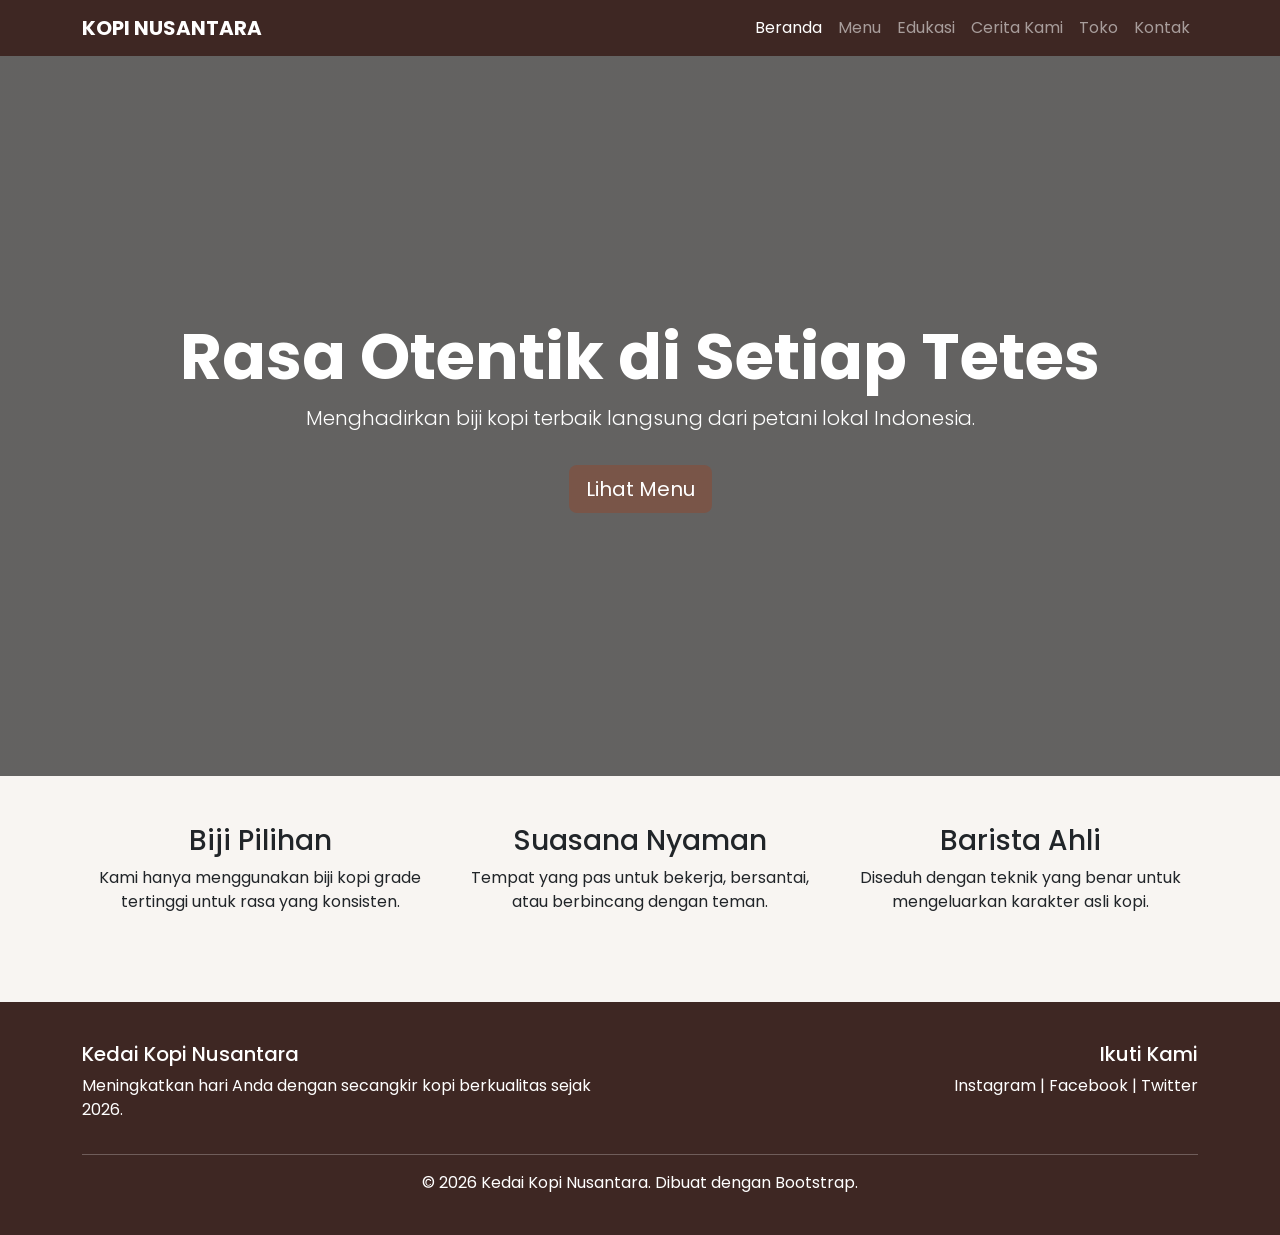
==== index.html @ 6b022edf "first commit" ====
<!DOCTYPE html>
<html lang="id">
<head>
    <meta charset="UTF-8">
    <meta name="viewport" content="width=device-width, initial-scale=1.0">
    <title>Kedai Kopi Nusantara - Home</title>
    <link href="https://cdn.jsdelivr.net/npm/bootstrap@5.3.0/dist/css/bootstrap.min.css" rel="stylesheet">
    <link href="https://fonts.googleapis.com/css2?family=Poppins:wght@300;400;600&display=swap" rel="stylesheet">
    <style>
        body { font-family: 'Poppins', sans-serif; background-color: #f8f5f2; }
        .navbar { background-color: #3e2723; }
        .hero-section {
            background: linear-gradient(rgba(0,0,0,0.6), rgba(0,0,0,0.6)), url('https://images.unsplash.com/photo-1495474472287-4d71bcdd2085?ixlib=rb-1.2.1&auto=format&fit=crop&w=1350&q=80');
            background-size: cover;
            height: 80vh;
            display: flex;
            align-items: center;
            color: white;
        }
        .footer { background-color: #3e2723; color: white; padding: 40px 0; }
        .btn-coffee { background-color: #795548; color: white; }
        .btn-coffee:hover { background-color: #5d4037; color: white; }
    </style>
</head>
<body>

    <nav class="navbar navbar-expand-lg navbar-dark sticky-top">
        <div class="container">
            <a class="navbar-brand fw-bold" href="index.html">KOPI NUSANTARA</a>
            <button class="navbar-toggler" type="button" data-bs-toggle="collapse" data-bs-target="#navbarNav">
                <span class="navbar-toggler-icon"></span>
            </button>
            <div class="collapse navbar-collapse" id="navbarNav">
                <ul class="navbar-nav ms-auto">
                    <li class="nav-item"><a class="nav-link active" href="index.html">Beranda</a></li>
                    <li class="nav-item"><a class="nav-link" href="menu.html">Menu</a></li>
                    <li class="nav-item"><a class="nav-link" href="edukasi.html">Edukasi</a></li>
                    <li class="nav-item"><a class="nav-link" href="cerita.html">Cerita Kami</a></li>
                    <li class="nav-item"><a class="nav-link" href="toko.html">Toko</a></li>
                    <li class="nav-item"><a class="nav-link" href="kontak.html">Kontak</a></li>
                </ul>
            </div>
        </div>
    </nav>

    <header class="hero-section text-center">
        <div class="container">
            <h1 class="display-3 fw-bold">Rasa Otentik di Setiap Tetes</h1>
            <p class="lead">Menghadirkan biji kopi terbaik langsung dari petani lokal Indonesia.</p>
            <a href="menu.html" class="btn btn-coffee btn-lg mt-3">Lihat Menu</a>
        </div>
    </header>

    <section class="py-5">
        <div class="container text-center">
            <div class="row">
                <div class="col-md-4 mb-4">
                    <h3>Biji Pilihan</h3>
                    <p>Kami hanya menggunakan biji kopi grade tertinggi untuk rasa yang konsisten.</p>
                </div>
                <div class="col-md-4 mb-4">
                    <h3>Suasana Nyaman</h3>
                    <p>Tempat yang pas untuk bekerja, bersantai, atau berbincang dengan teman.</p>
                </div>
                <div class="col-md-4 mb-4">
                    <h3>Barista Ahli</h3>
                    <p>Diseduh dengan teknik yang benar untuk mengeluarkan karakter asli kopi.</p>
                </div>
            </div>
        </div>
    </section>

    <footer class="footer mt-auto">
        <div class="container">
            <div class="row">
                <div class="col-md-6">
                    <h5>Kedai Kopi Nusantara</h5>
                    <p>Meningkatkan hari Anda dengan secangkir kopi berkualitas sejak 2026.</p>
                </div>
                <div class="col-md-6 text-md-end">
                    <h5>Ikuti Kami</h5>
                    <p>Instagram | Facebook | Twitter</p>
                </div>
            </div>
            <hr>
            <p class="text-center mb-0">&copy; 2026 Kedai Kopi Nusantara. Dibuat dengan Bootstrap.</p>
        </div>
    </footer>

    <script src="https://cdn.jsdelivr.net/npm/bootstrap@5.3.0/dist/js/bootstrap.bundle.min.js"></script>
</body>
</html>
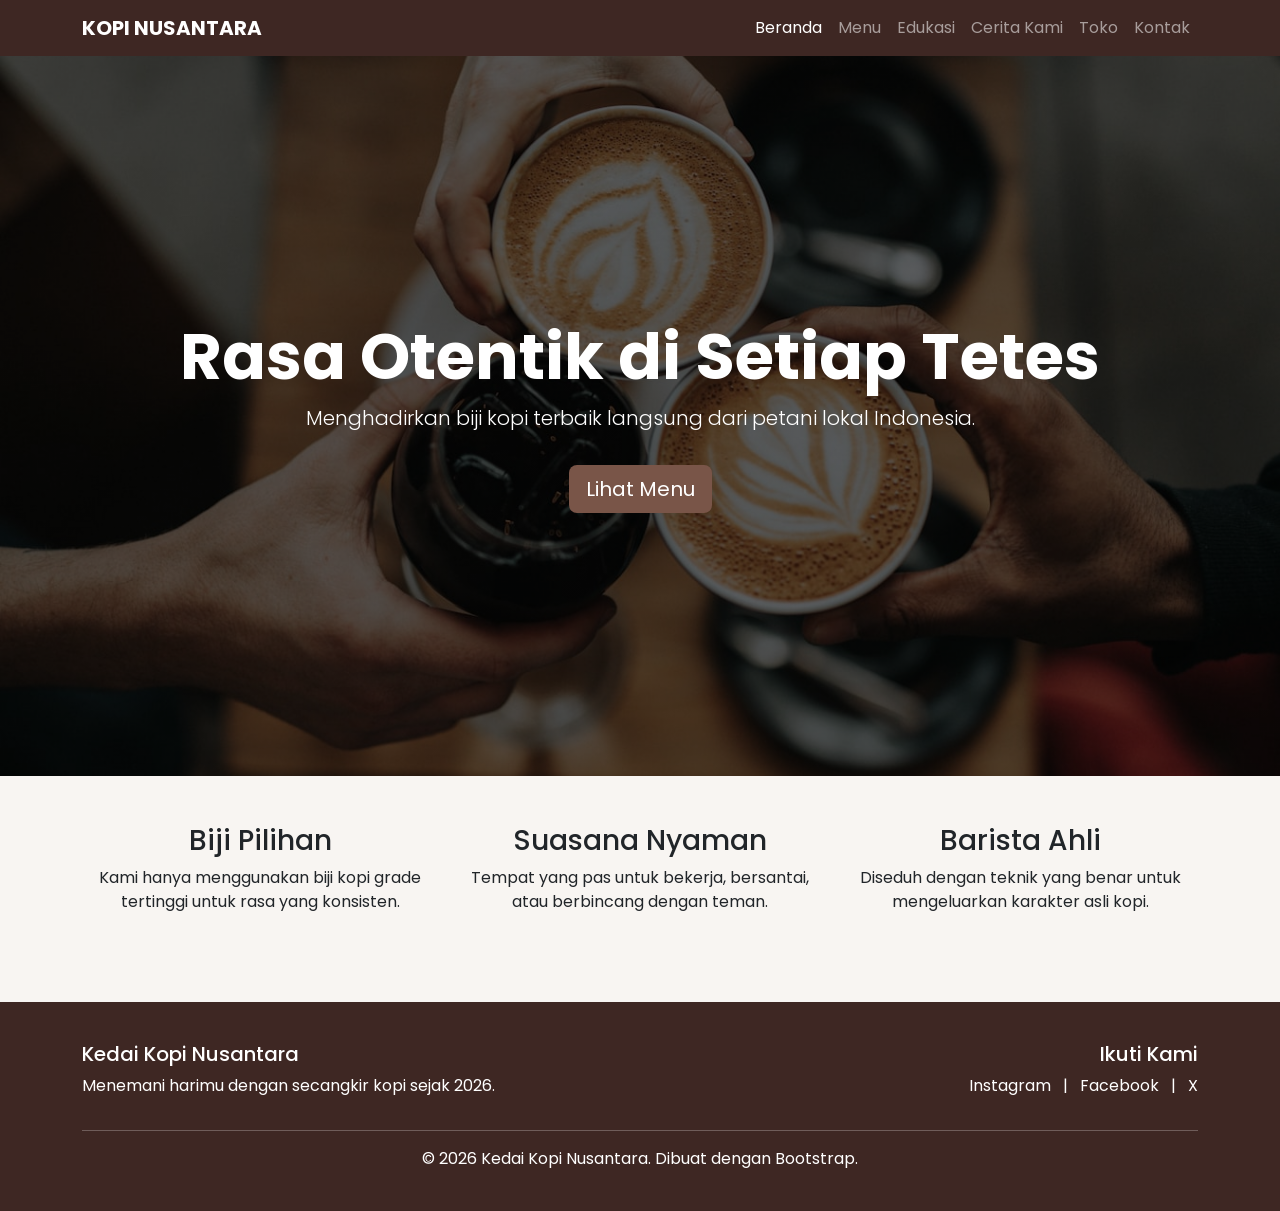
==== commit 403ed8f8: "Add new assets and update HTML files with CSS links and image sources" ====
--- a/index.html
+++ b/index.html
@@ -6,21 +6,7 @@
     <title>Kedai Kopi Nusantara - Home</title>
     <link href="https://cdn.jsdelivr.net/npm/bootstrap@5.3.0/dist/css/bootstrap.min.css" rel="stylesheet">
     <link href="https://fonts.googleapis.com/css2?family=Poppins:wght@300;400;600&display=swap" rel="stylesheet">
-    <style>
-        body { font-family: 'Poppins', sans-serif; background-color: #f8f5f2; }
-        .navbar { background-color: #3e2723; }
-        .hero-section {
-            background: linear-gradient(rgba(0,0,0,0.6), rgba(0,0,0,0.6)), url('https://images.unsplash.com/photo-1495474472287-4d71bcdd2085?ixlib=rb-1.2.1&auto=format&fit=crop&w=1350&q=80');
-            background-size: cover;
-            height: 80vh;
-            display: flex;
-            align-items: center;
-            color: white;
-        }
-        .footer { background-color: #3e2723; color: white; padding: 40px 0; }
-        .btn-coffee { background-color: #795548; color: white; }
-        .btn-coffee:hover { background-color: #5d4037; color: white; }
-    </style>
+    <link rel="stylesheet" href="style/index.css">
 </head>
 <body>
 
@@ -75,15 +61,19 @@
             <div class="row">
                 <div class="col-md-6">
                     <h5>Kedai Kopi Nusantara</h5>
-                    <p>Meningkatkan hari Anda dengan secangkir kopi berkualitas sejak 2026.</p>
+                    <p>Menemani harimu dengan secangkir kopi sejak 2026.</p>
                 </div>
                 <div class="col-md-6 text-md-end">
                     <h5>Ikuti Kami</h5>
-                    <p>Instagram | Facebook | Twitter</p>
+                    <p>
+                        <a href="https://instagram.com/" target="_blank" class="text-white text-decoration-none me-2">Instagram</a> | 
+                        <a href="https://facebook.com/" target="_blank" class="text-white text-decoration-none me-2 ms-2">Facebook</a> | 
+                        <a href="https://x.com/" target="_blank" class="text-white text-decoration-none ms-2">X</a>
+                    </p>
                 </div>
             </div>
             <hr>
-            <p class="text-center mb-0">&copy; 2026 Kedai Kopi Nusantara. Dibuat dengan Bootstrap.</p>
+            <p class="text-center mb-0">© 2026 Kedai Kopi Nusantara. Dibuat dengan Bootstrap.</p>
         </div>
     </footer>
 
--- a/style/index.css
+++ b/style/index.css
@@ -0,0 +1,33 @@
+body {
+    font-family: 'Poppins', sans-serif; 
+    background-color: #f8f5f2; 
+}
+
+.navbar {
+    background-color: #3e2723; 
+}
+
+.hero-section {
+    background: linear-gradient(rgba(0,0,0,0.6), rgba(0,0,0,0.6)), url('../assets/hero_index.jpg') no-repeat center center;
+    background-size: cover;
+    height: 80vh;
+    display: flex;
+    align-items: center;
+    color: white;
+}
+
+.footer {
+    background-color: #3e2723;
+    color: white;
+    padding: 40px 0; 
+}
+
+.btn-coffee {
+    background-color: #795548;
+    color: white;
+}
+
+.btn-coffee:hover {
+    background-color: #5d4037;
+    color: white; 
+}
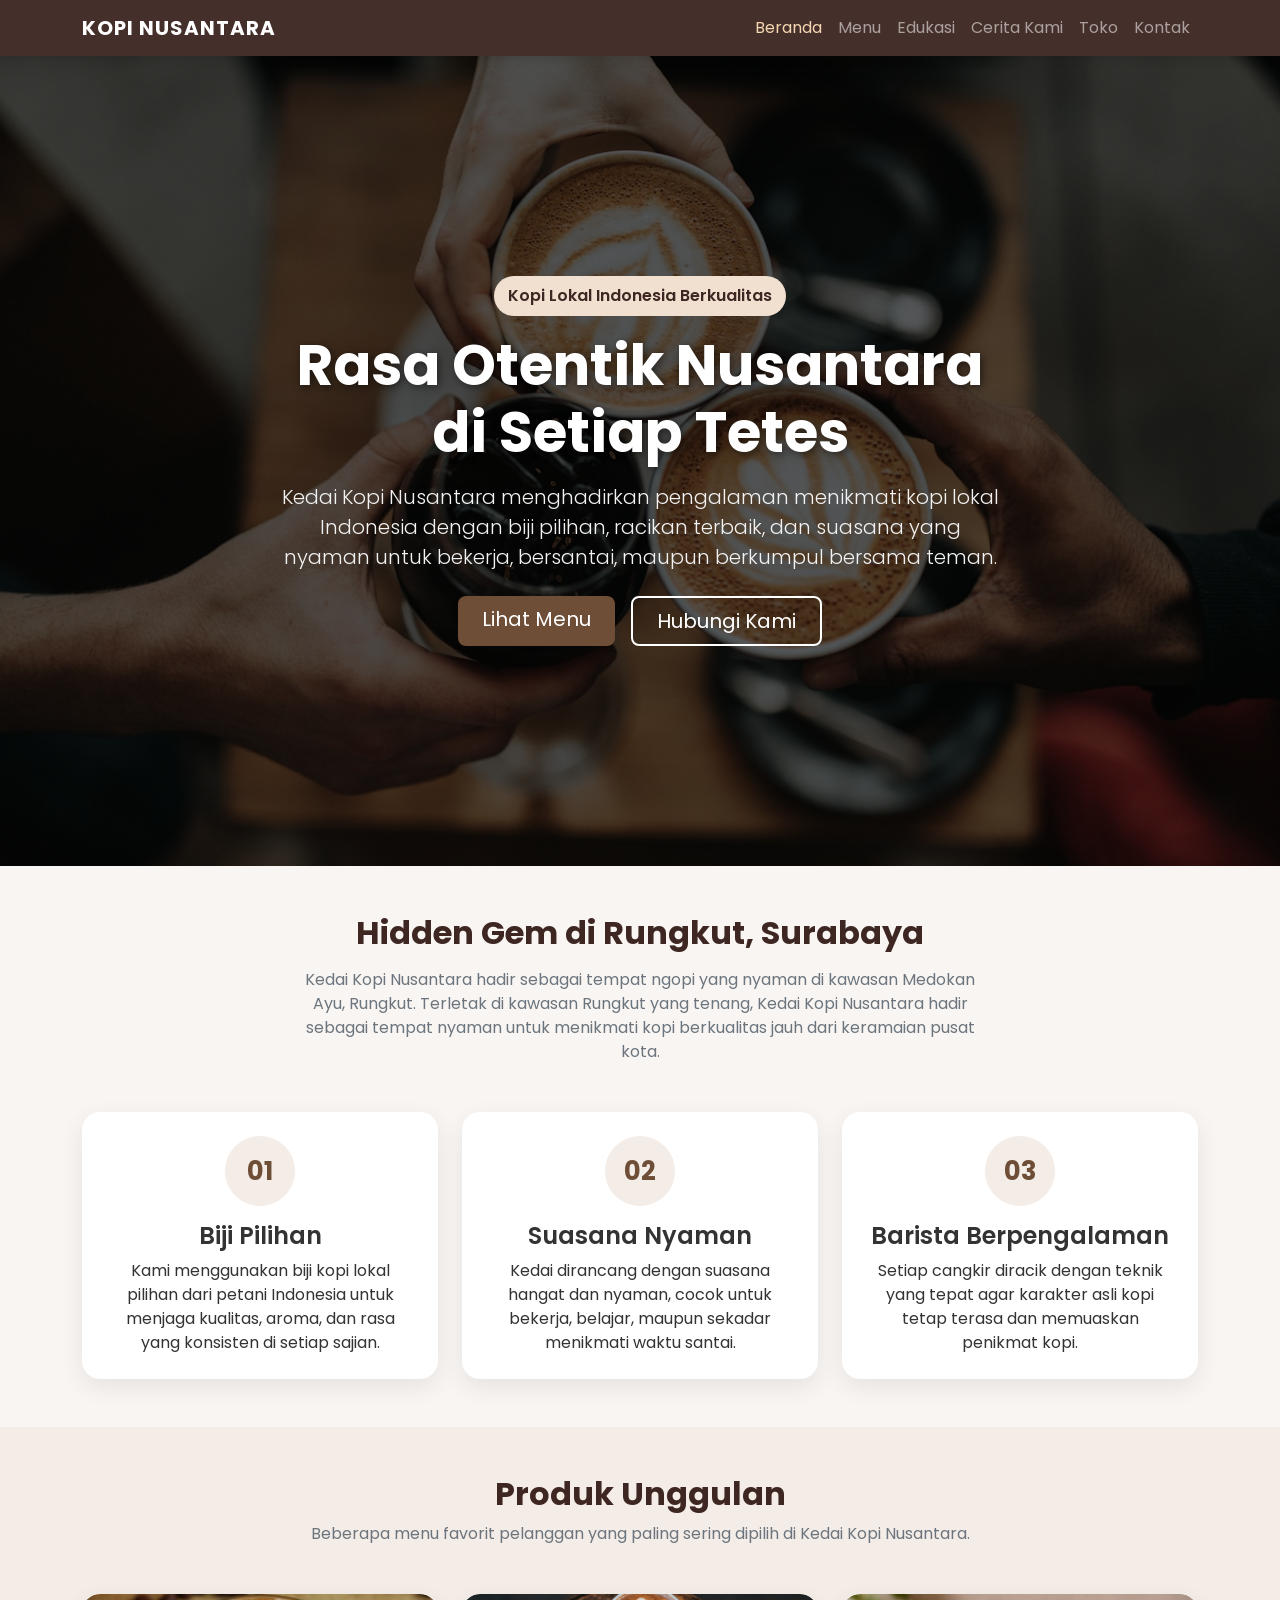
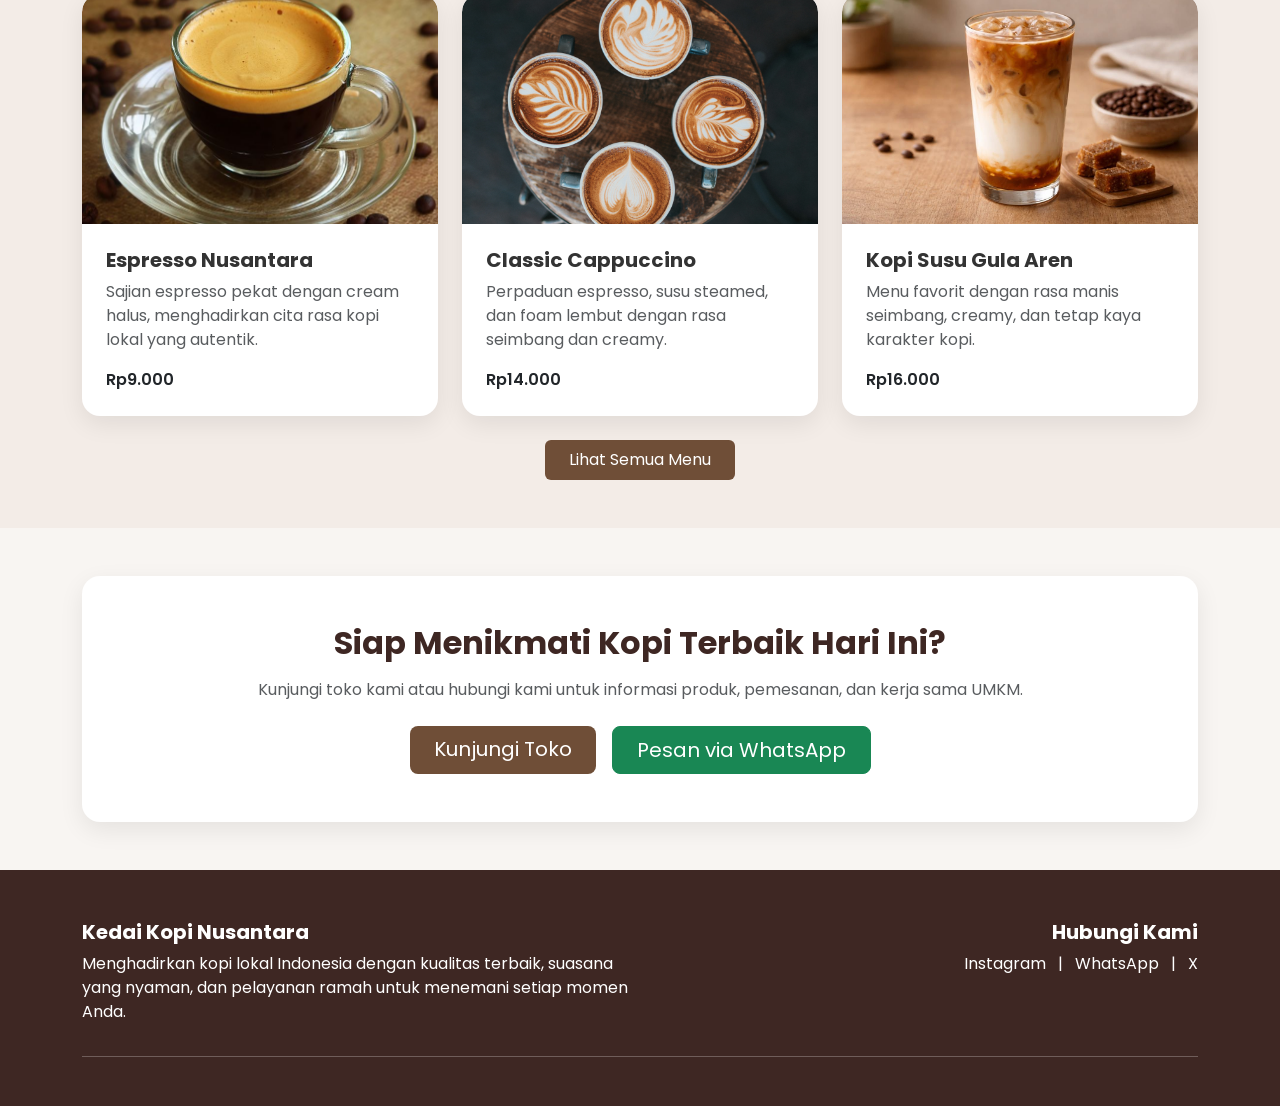
==== commit f39db24b: "Enhance styling and layout across multiple CSS files and update toko.html - Introduced CSS variables" ====
--- a/index.html
+++ b/index.html
@@ -1,23 +1,32 @@
 <!DOCTYPE html>
 <html lang="id">
+
 <head>
     <meta charset="UTF-8">
     <meta name="viewport" content="width=device-width, initial-scale=1.0">
-    <title>Kedai Kopi Nusantara - Home</title>
-    <link href="https://cdn.jsdelivr.net/npm/bootstrap@5.3.0/dist/css/bootstrap.min.css" rel="stylesheet">
-    <link href="https://fonts.googleapis.com/css2?family=Poppins:wght@300;400;600&display=swap" rel="stylesheet">
+    <meta name="description"
+        content="Kedai Kopi Nusantara menghadirkan kopi lokal Indonesia dengan cita rasa otentik, suasana nyaman, dan produk berkualitas untuk pecinta kopi.">
+    <title>Kedai Kopi Nusantara - Beranda</title>
+
+    <link href="https://cdn.jsdelivr.net/npm/bootstrap@5.3.3/dist/css/bootstrap.min.css" rel="stylesheet">
+    <link href="https://fonts.googleapis.com/css2?family=Poppins:wght@300;400;500;600;700&display=swap"
+        rel="stylesheet">
     <link rel="stylesheet" href="style/index.css">
 </head>
+
 <body>
 
     <nav class="navbar navbar-expand-lg navbar-dark sticky-top">
         <div class="container">
             <a class="navbar-brand fw-bold" href="index.html">KOPI NUSANTARA</a>
-            <button class="navbar-toggler" type="button" data-bs-toggle="collapse" data-bs-target="#navbarNav">
+
+            <button class="navbar-toggler" type="button" data-bs-toggle="collapse" data-bs-target="#navbarNav"
+                aria-controls="navbarNav" aria-expanded="false" aria-label="Toggle navigation">
                 <span class="navbar-toggler-icon"></span>
             </button>
+
             <div class="collapse navbar-collapse" id="navbarNav">
-                <ul class="navbar-nav ms-auto">
+                <ul class="navbar-nav ms-auto align-items-lg-center">
                     <li class="nav-item"><a class="nav-link active" href="index.html">Beranda</a></li>
                     <li class="nav-item"><a class="nav-link" href="menu.html">Menu</a></li>
                     <li class="nav-item"><a class="nav-link" href="edukasi.html">Edukasi</a></li>
@@ -29,54 +38,168 @@
         </div>
     </nav>
 
-    <header class="hero-section text-center">
-        <div class="container">
-            <h1 class="display-3 fw-bold">Rasa Otentik di Setiap Tetes</h1>
-            <p class="lead">Menghadirkan biji kopi terbaik langsung dari petani lokal Indonesia.</p>
-            <a href="menu.html" class="btn btn-coffee btn-lg mt-3">Lihat Menu</a>
+    <header class="hero-section">
+        <div class="container text-center">
+            <span class="badge-custom mb-3 d-inline-block">Kopi Lokal Indonesia Berkualitas</span>
+            <h1 class="display-4 mb-3">Rasa Otentik Nusantara<br>di Setiap Tetes</h1>
+            <p class="lead mb-4">
+                Kedai Kopi Nusantara menghadirkan pengalaman menikmati kopi lokal Indonesia dengan biji pilihan,
+                racikan terbaik, dan suasana yang nyaman untuk bekerja, bersantai, maupun berkumpul bersama teman.
+            </p>
+            <div class="d-flex flex-column flex-sm-row justify-content-center gap-3">
+                <a href="menu.html" class="btn btn-coffee btn-lg px-4">Lihat Menu</a>
+                <a href="kontak.html" class="btn btn-outline-coffee btn-lg px-4">Hubungi Kami</a>
+            </div>
         </div>
     </header>
 
     <section class="py-5">
         <div class="container text-center">
-            <div class="row">
-                <div class="col-md-4 mb-4">
-                    <h3>Biji Pilihan</h3>
-                    <p>Kami hanya menggunakan biji kopi grade tertinggi untuk rasa yang konsisten.</p>
-                </div>
-                <div class="col-md-4 mb-4">
-                    <h3>Suasana Nyaman</h3>
-                    <p>Tempat yang pas untuk bekerja, bersantai, atau berbincang dengan teman.</p>
-                </div>
-                <div class="col-md-4 mb-4">
-                    <h3>Barista Ahli</h3>
-                    <p>Diseduh dengan teknik yang benar untuk mengeluarkan karakter asli kopi.</p>
+            <h2 class="section-title mb-3">Hidden Gem di Rungkut, Surabaya</h2>
+            <p class="section-subtitle mb-5">
+                Kedai Kopi Nusantara hadir sebagai tempat ngopi yang nyaman di kawasan Medokan Ayu, Rungkut. Terletak di kawasan Rungkut yang tenang, Kedai Kopi Nusantara hadir sebagai
+                tempat nyaman untuk menikmati kopi berkualitas jauh dari keramaian pusat kota.
+            </p>
+
+            <div class="row g-4">
+                <div class="col-md-4">
+                    <div class="feature-card p-4">
+                        <div class="feature-icon">01</div>
+                        <h4 class="fw-semibold">Biji Pilihan</h4>
+                        <p class="mb-0">
+                            Kami menggunakan biji kopi lokal pilihan dari petani Indonesia untuk menjaga kualitas,
+                            aroma, dan rasa yang konsisten di setiap sajian.
+                        </p>
+                    </div>
+                </div>
+
+                <div class="col-md-4">
+                    <div class="feature-card p-4">
+                        <div class="feature-icon">02</div>
+                        <h4 class="fw-semibold">Suasana Nyaman</h4>
+                        <p class="mb-0">
+                            Kedai dirancang dengan suasana hangat dan nyaman, cocok untuk bekerja, belajar,
+                            maupun sekadar menikmati waktu santai.
+                        </p>
+                    </div>
+                </div>
+
+                <div class="col-md-4">
+                    <div class="feature-card p-4">
+                        <div class="feature-icon">03</div>
+                        <h4 class="fw-semibold">Barista Berpengalaman</h4>
+                        <p class="mb-0">
+                            Setiap cangkir diracik dengan teknik yang tepat agar karakter asli kopi tetap terasa
+                            dan memuaskan penikmat kopi.
+                        </p>
+                    </div>
                 </div>
             </div>
         </div>
     </section>
 
+    <section class="py-5 highlight-section">
+        <div class="container">
+            <div class="text-center mb-5">
+                <h2 class="section-title">Produk Unggulan</h2>
+                <p class="section-subtitle">
+                    Beberapa menu favorit pelanggan yang paling sering dipilih di Kedai Kopi Nusantara.
+                </p>
+            </div>
+
+            <div class="row g-4">
+                <div class="col-md-4">
+                    <div class="product-card overflow-hidden">
+                        <img src="assets/espresso.jpeg" class="w-100" alt="Espresso Nusantara">
+                        <div class="p-4">
+                            <h5 class="fw-bold">Espresso Nusantara</h5>
+                            <p class="text-muted">
+                                Sajian espresso pekat dengan cream halus, menghadirkan cita rasa kopi lokal yang autentik.
+                            </p>
+                            <p class="fw-semibold text-dark mb-0">Rp9.000</p>
+                        </div>
+                    </div>
+                </div>
+
+                <div class="col-md-4">
+                    <div class="product-card overflow-hidden">
+                        <img src="assets/cappucino.jpg" class="w-100" alt="Classic Cappuccino">
+                        <div class="p-4">
+                            <h5 class="fw-bold">Classic Cappuccino</h5>
+                            <p class="text-muted">
+                                Perpaduan espresso, susu steamed, dan foam lembut dengan rasa seimbang dan creamy.
+                            </p>
+                            <p class="fw-semibold text-dark mb-0">Rp14.000</p>
+                        </div>
+                    </div>
+                </div>
+
+                <div class="col-md-4">
+                    <div class="product-card overflow-hidden">
+                        <img src="assets/kopi_susu.jpeg" class="w-100" alt="Kopi Susu Gula Aren">
+                        <div class="p-4">
+                            <h5 class="fw-bold">Kopi Susu Gula Aren</h5>
+                            <p class="text-muted">
+                                Menu favorit dengan rasa manis seimbang, creamy, dan tetap kaya karakter kopi.
+                            </p>
+                            <p class="fw-semibold text-dark mb-0">Rp16.000</p>
+                        </div>
+                    </div>
+                </div>
+            </div>
+
+            <div class="text-center mt-4">
+                <a href="menu.html" class="btn btn-coffee px-4 py-2">Lihat Semua Menu</a>
+            </div>
+        </div>
+    </section>
+
+    <section class="py-5">
+        <div class="container">
+            <div class="cta-box p-4 p-md-5 text-center">
+                <h2 class="section-title mb-3">Siap Menikmati Kopi Terbaik Hari Ini?</h2>
+                <p class="text-muted mb-4">
+                    Kunjungi toko kami atau hubungi kami untuk informasi produk, pemesanan, dan kerja sama UMKM.
+                </p>
+                <div class="d-flex flex-column flex-sm-row justify-content-center gap-3">
+                    <a href="toko.html" class="btn btn-coffee btn-lg px-4">Kunjungi Toko</a>
+                    <a href="https://wa.me/6285730565400" target="_blank" rel="noopener noreferrer"
+                        class="btn btn-success btn-lg px-4">Pesan via WhatsApp</a>
+                </div>
+            </div>
+        </div>
+    </section>
+
     <footer class="footer mt-auto">
         <div class="container">
-            <div class="row">
+            <div class="row g-4">
                 <div class="col-md-6">
-                    <h5>Kedai Kopi Nusantara</h5>
-                    <p>Menemani harimu dengan secangkir kopi sejak 2026.</p>
-                </div>
+                    <h5 class="fw-bold">Kedai Kopi Nusantara</h5>
+                    <p class="mb-2">
+                        Menghadirkan kopi lokal Indonesia dengan kualitas terbaik, suasana yang nyaman, dan pelayanan ramah untuk menemani setiap momen Anda.
+                    </p>
+                </div>
+
                 <div class="col-md-6 text-md-end">
-                    <h5>Ikuti Kami</h5>
-                    <p>
-                        <a href="https://instagram.com/" target="_blank" class="text-white text-decoration-none me-2">Instagram</a> | 
-                        <a href="https://facebook.com/" target="_blank" class="text-white text-decoration-none me-2 ms-2">Facebook</a> | 
-                        <a href="https://x.com/" target="_blank" class="text-white text-decoration-none ms-2">X</a>
+                    <h5 class="fw-bold">Hubungi Kami</h5>
+                    <p class="mb-0">
+                        <a href="https://instagram.com/" target="_blank" rel="noopener noreferrer"
+                            class="text-white text-decoration-none">Instagram</a>
+                        <span class="mx-2">|</span>
+                        <a href="https://wa.me/6285730565400" target="_blank" rel="noopener noreferrer"
+                            class="text-white text-decoration-none">WhatsApp</a>
+                        <span class="mx-2">|</span>
+                        <a href="https://x.com/" target="_blank" rel="noopener noreferrer"
+                            class="text-white text-decoration-none">X</a>
                     </p>
                 </div>
             </div>
-            <hr>
-            <p class="text-center mb-0">© 2026 Kedai Kopi Nusantara. Dibuat dengan Bootstrap.</p>
+
+            <hr class="my-4">
         </div>
     </footer>
 
-    <script src="https://cdn.jsdelivr.net/npm/bootstrap@5.3.0/dist/js/bootstrap.bundle.min.js"></script>
+    <script src="https://cdn.jsdelivr.net/npm/bootstrap@5.3.3/dist/js/bootstrap.bundle.min.js"></script>
 </body>
+
 </html>
--- a/style/index.css
+++ b/style/index.css
@@ -1,33 +1,182 @@
-body {
-    font-family: 'Poppins', sans-serif; 
-    background-color: #f8f5f2; 
+:root {
+    --coffee-dark: #3e2723;
+    --coffee-main: #6f4e37;
+    --coffee-light: #a1887f;
+    --cream: #f8f5f2;
+    --soft: #f3ece7;
+    --accent: #d7b899;
 }
 
-.navbar {
-    background-color: #3e2723; 
+html {
+    scroll-behavior: smooth;
 }
 
+body {
+    font-family: 'Poppins', sans-serif;
+    background-color: var(--cream);
+    color: #333;
+}
+
+/* NAVBAR */
+.navbar {
+    background-color: rgba(62, 39, 35, 0.96);
+    box-shadow: 0 2px 10px rgba(0, 0, 0, 0.12);
+}
+
+.navbar-brand {
+    letter-spacing: 1px;
+    font-weight: 600;
+}
+
+.nav-link {
+    transition: 0.3s;
+}
+
+.nav-link:hover,
+.nav-link.active {
+    color: #f5d7b2 !important;
+}
+
+/* HERO */
 .hero-section {
-    background: linear-gradient(rgba(0,0,0,0.6), rgba(0,0,0,0.6)), url('../assets/hero_index.jpg') no-repeat center center;
-    background-size: cover;
-    height: 80vh;
+    min-height: 90vh;
     display: flex;
     align-items: center;
+    background:
+        linear-gradient(rgba(0, 0, 0, 0.62), rgba(0, 0, 0, 0.62)),
+        url('../assets/hero_index.jpg') no-repeat center center;
+    background-size: cover;
+    background-position: center;
+    color: white;
+    text-align: center;
+}
+
+.hero-section h1 {
+    font-weight: 700;
+    line-height: 1.2;
+    text-shadow: 2px 2px 8px rgba(0, 0, 0, 0.5);
+}
+
+.hero-section p {
+    max-width: 720px;
+    margin: 0 auto;
+    color: #f3f3f3;
+}
+
+/* BUTTON */
+.btn-coffee {
+    background-color: var(--coffee-main);
+    color: white;
+    border: none;
+    transition: 0.3s ease;
+}
+
+.btn-coffee:hover {
+    background-color: var(--coffee-dark);
+    color: white;
+    transform: translateY(-2px);
+}
+
+.btn-outline-coffee {
+    border: 2px solid white;
+    color: white;
+    transition: 0.3s ease;
+}
+
+.btn-outline-coffee:hover {
+    background-color: white;
+    color: var(--coffee-dark);
+}
+
+/* SECTION */
+.section-title {
+    font-weight: 700;
+    color: var(--coffee-dark);
+}
+
+.section-subtitle {
+    color: #6c757d;
+    max-width: 700px;
+    margin: 0 auto;
+}
+
+.feature-card,
+.product-card,
+.cta-box {
+    background: white;
+    border: none;
+    border-radius: 18px;
+    box-shadow: 0 8px 24px rgba(0, 0, 0, 0.08);
+    transition: 0.3s ease;
+    height: 100%;
+}
+
+.feature-card:hover,
+.product-card:hover {
+    transform: translateY(-6px);
+}
+
+.feature-icon {
+    width: 70px;
+    height: 70px;
+    background-color: var(--soft);
+    color: var(--coffee-main);
+    border-radius: 50%;
+    display: flex;
+    align-items: center;
+    justify-content: center;
+    font-size: 1.6rem;
+    font-weight: 700;
+    margin: 0 auto 1rem;
+}
+
+.product-card img {
+    height: 230px;
+    object-fit: cover;
+    border-top-left-radius: 18px;
+    border-top-right-radius: 18px;
+}
+
+.highlight-section {
+    background-color: var(--soft);
+}
+
+.badge-custom {
+    background-color: #f1dfcf;
+    color: var(--coffee-dark);
+    font-weight: 600;
+    padding: 8px 14px;
+    border-radius: 30px;
+}
+
+/* FOOTER */
+.footer {
+    background-color: var(--coffee-dark);
+    color: white;
+    padding: 50px 0 25px;
+}
+
+.footer a {
+    color: #f5d7b2;
+    text-decoration: none;
+}
+
+.footer a:hover {
     color: white;
 }
 
-.footer {
-    background-color: #3e2723;
-    color: white;
-    padding: 40px 0; 
-}
+/* RESPONSIVE */
+@media (max-width: 768px) {
+    .hero-section {
+        min-height: 80vh;
+        text-align: center;
+    }
 
-.btn-coffee {
-    background-color: #795548;
-    color: white;
-}
+    .hero-section h1 {
+        font-size: 2.2rem;
+    }
 
-.btn-coffee:hover {
-    background-color: #5d4037;
-    color: white; 
+    .hero-section p {
+        font-size: 1rem;
+    }
 }
